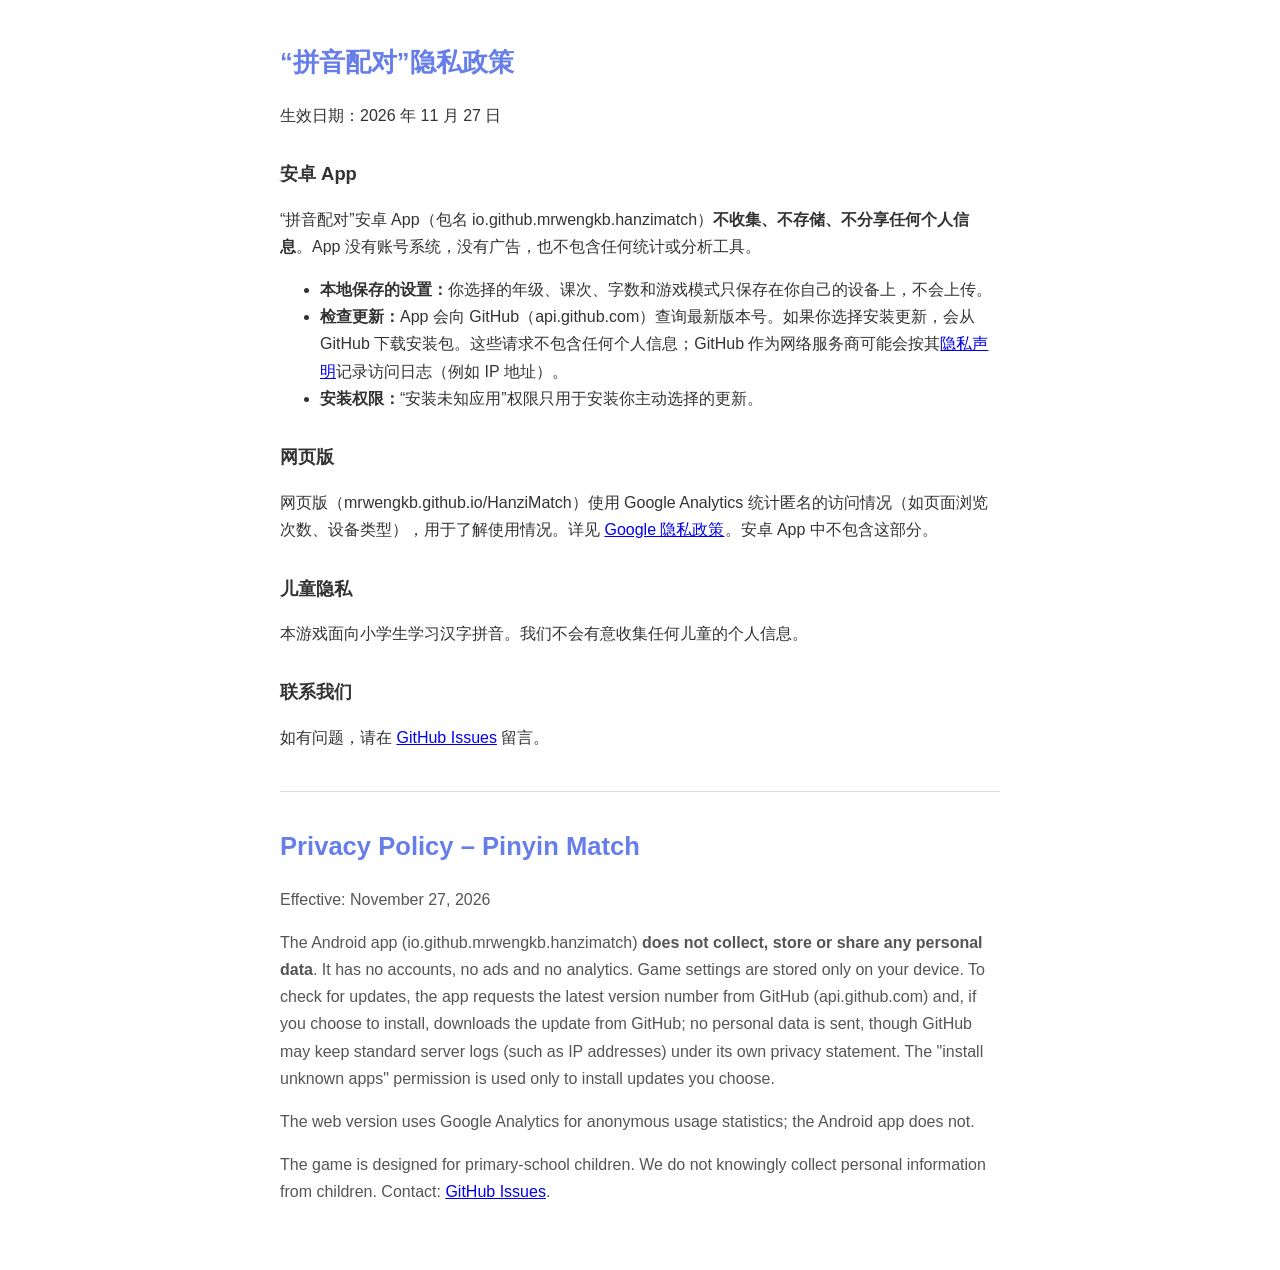
==== privacy.html @ 3fec5f4b "Android 1.0.1: no analytics in app; add privacy policy page Co-Authored-By: Claude Opus 5.5 <noreply" ====
<!DOCTYPE html>
<html lang="zh-CN">
<head>
<meta charset="UTF-8">
<meta name="viewport" content="width=device-width, initial-scale=1.0">
<title>隐私政策 · 拼音配对</title>
<link rel="icon" href="favicon.svg" type="image/svg+xml">
<style>
  body { font-family: -apple-system, 'Microsoft YaHei', 'PingFang SC', sans-serif; max-width: 720px; margin: 0 auto; padding: 24px 16px 48px; line-height: 1.7; color: #333; background: #fff; }
  h1 { color: #667eea; font-size: 1.6em; }
  h2 { font-size: 1.15em; margin-top: 1.6em; }
  .en { color: #555; border-top: 1px solid #ddd; margin-top: 2.5em; padding-top: 1em; }
  @media (prefers-color-scheme: dark) { body { background: #16161d; color: #ddd; } .en { color: #bbb; border-color: #444; } }
</style>
</head>
<body>
<h1>“拼音配对”隐私政策</h1>
<p>生效日期：2026 年 11 月 27 日</p>

<h2>安卓 App</h2>
<p>“拼音配对”安卓 App（包名 io.github.mrwengkb.hanzimatch）<strong>不收集、不存储、不分享任何个人信息</strong>。App 没有账号系统，没有广告，也不包含任何统计或分析工具。</p>
<ul>
  <li><strong>本地保存的设置：</strong>你选择的年级、课次、字数和游戏模式只保存在你自己的设备上，不会上传。</li>
  <li><strong>检查更新：</strong>App 会向 GitHub（api.github.com）查询最新版本号。如果你选择安装更新，会从 GitHub 下载安装包。这些请求不包含任何个人信息；GitHub 作为网络服务商可能会按其<a href="https://docs.github.com/site-policy/privacy-policies/github-general-privacy-statement">隐私声明</a>记录访问日志（例如 IP 地址）。</li>
  <li><strong>安装权限：</strong>“安装未知应用”权限只用于安装你主动选择的更新。</li>
</ul>

<h2>网页版</h2>
<p>网页版（mrwengkb.github.io/HanziMatch）使用 Google Analytics 统计匿名的访问情况（如页面浏览次数、设备类型），用于了解使用情况。详见 <a href="https://policies.google.com/privacy">Google 隐私政策</a>。安卓 App 中不包含这部分。</p>

<h2>儿童隐私</h2>
<p>本游戏面向小学生学习汉字拼音。我们不会有意收集任何儿童的个人信息。</p>

<h2>联系我们</h2>
<p>如有问题，请在 <a href="https://github.com/MrWengKB/HanziMatch/issues">GitHub Issues</a> 留言。</p>

<div class="en">
<h1>Privacy Policy – Pinyin Match</h1>
<p>Effective: November 27, 2026</p>
<p>The Android app (io.github.mrwengkb.hanzimatch) <strong>does not collect, store or share any personal data</strong>. It has no accounts, no ads and no analytics. Game settings are stored only on your device. To check for updates, the app requests the latest version number from GitHub (api.github.com) and, if you choose to install, downloads the update from GitHub; no personal data is sent, though GitHub may keep standard server logs (such as IP addresses) under its own privacy statement. The "install unknown apps" permission is used only to install updates you choose.</p>
<p>The web version uses Google Analytics for anonymous usage statistics; the Android app does not.</p>
<p>The game is designed for primary-school children. We do not knowingly collect personal information from children. Contact: <a href="https://github.com/MrWengKB/HanziMatch/issues">GitHub Issues</a>.</p>
</div>
</body>
</html>
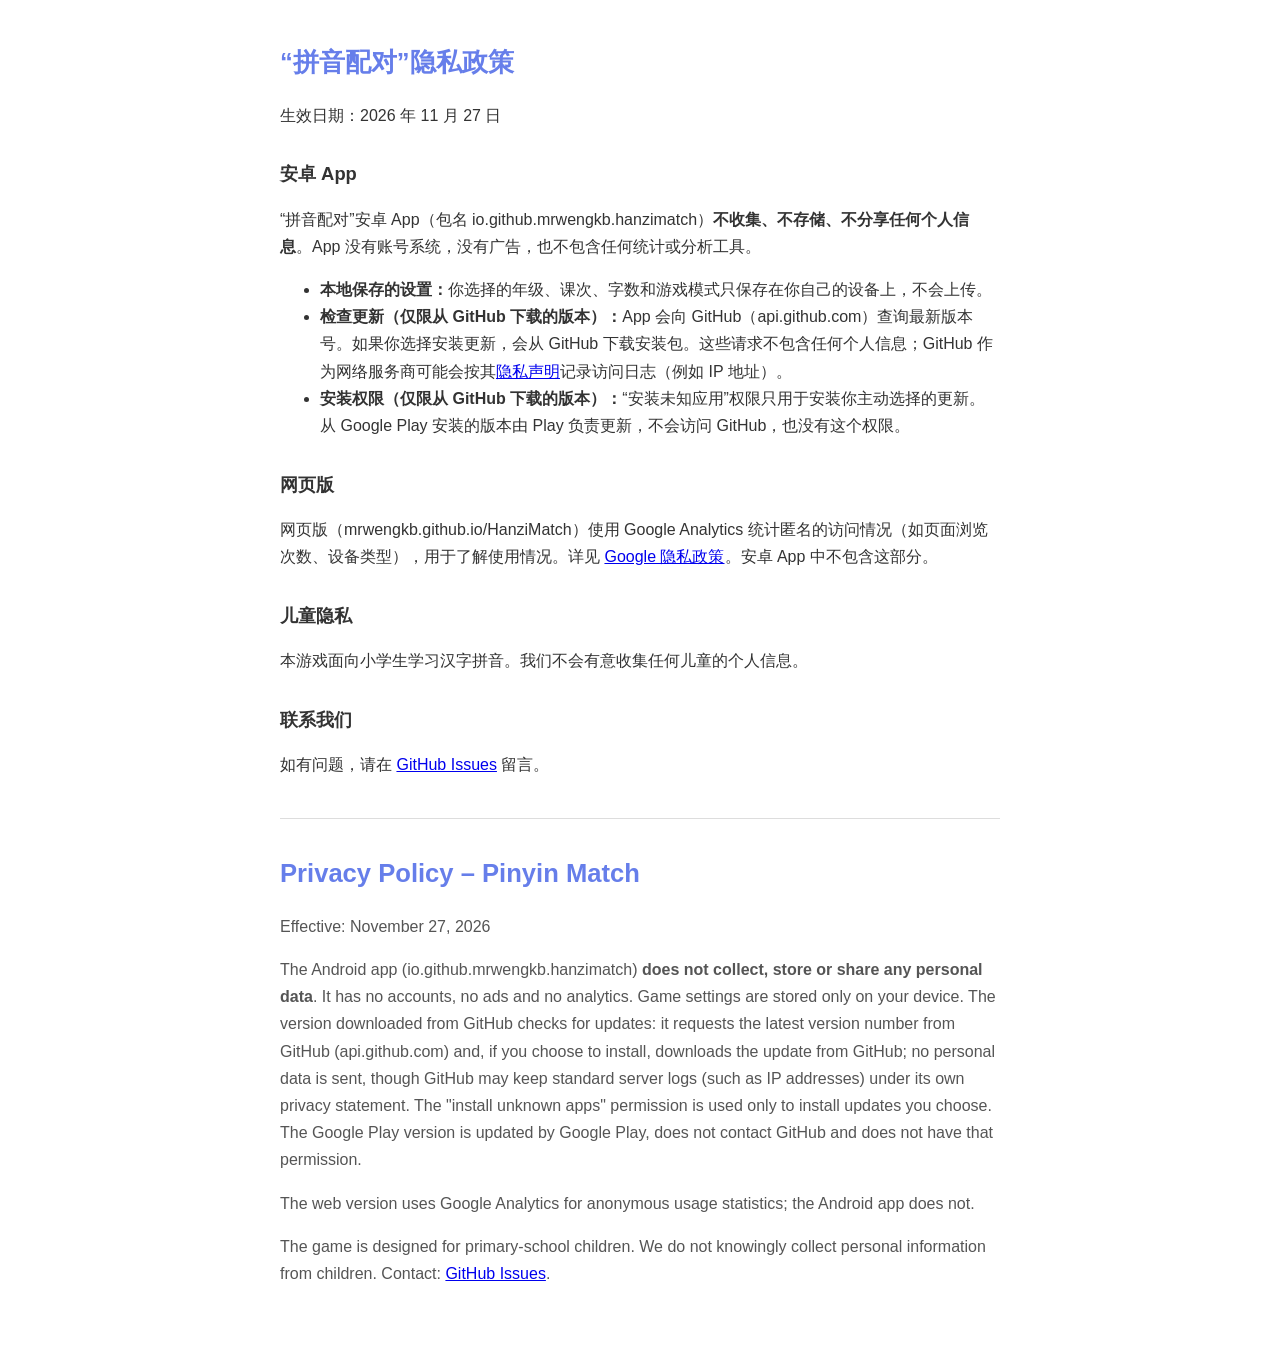
==== commit 9479cb2c: "Split Android build: GitHub APK with update check, Play AAB without self-update Co-Authored-By: Clau" ====
--- a/privacy.html
+++ b/privacy.html
@@ -21,8 +21,8 @@
 <p>“拼音配对”安卓 App（包名 io.github.mrwengkb.hanzimatch）<strong>不收集、不存储、不分享任何个人信息</strong>。App 没有账号系统，没有广告，也不包含任何统计或分析工具。</p>
 <ul>
   <li><strong>本地保存的设置：</strong>你选择的年级、课次、字数和游戏模式只保存在你自己的设备上，不会上传。</li>
-  <li><strong>检查更新：</strong>App 会向 GitHub（api.github.com）查询最新版本号。如果你选择安装更新，会从 GitHub 下载安装包。这些请求不包含任何个人信息；GitHub 作为网络服务商可能会按其<a href="https://docs.github.com/site-policy/privacy-policies/github-general-privacy-statement">隐私声明</a>记录访问日志（例如 IP 地址）。</li>
-  <li><strong>安装权限：</strong>“安装未知应用”权限只用于安装你主动选择的更新。</li>
+  <li><strong>检查更新（仅限从 GitHub 下载的版本）：</strong>App 会向 GitHub（api.github.com）查询最新版本号。如果你选择安装更新，会从 GitHub 下载安装包。这些请求不包含任何个人信息；GitHub 作为网络服务商可能会按其<a href="https://docs.github.com/site-policy/privacy-policies/github-general-privacy-statement">隐私声明</a>记录访问日志（例如 IP 地址）。</li>
+  <li><strong>安装权限（仅限从 GitHub 下载的版本）：</strong>“安装未知应用”权限只用于安装你主动选择的更新。从 Google Play 安装的版本由 Play 负责更新，不会访问 GitHub，也没有这个权限。</li>
 </ul>
 
 <h2>网页版</h2>
@@ -37,7 +37,7 @@
 <div class="en">
 <h1>Privacy Policy – Pinyin Match</h1>
 <p>Effective: November 27, 2026</p>
-<p>The Android app (io.github.mrwengkb.hanzimatch) <strong>does not collect, store or share any personal data</strong>. It has no accounts, no ads and no analytics. Game settings are stored only on your device. To check for updates, the app requests the latest version number from GitHub (api.github.com) and, if you choose to install, downloads the update from GitHub; no personal data is sent, though GitHub may keep standard server logs (such as IP addresses) under its own privacy statement. The "install unknown apps" permission is used only to install updates you choose.</p>
+<p>The Android app (io.github.mrwengkb.hanzimatch) <strong>does not collect, store or share any personal data</strong>. It has no accounts, no ads and no analytics. Game settings are stored only on your device. The version downloaded from GitHub checks for updates: it requests the latest version number from GitHub (api.github.com) and, if you choose to install, downloads the update from GitHub; no personal data is sent, though GitHub may keep standard server logs (such as IP addresses) under its own privacy statement. The "install unknown apps" permission is used only to install updates you choose. The Google Play version is updated by Google Play, does not contact GitHub and does not have that permission.</p>
 <p>The web version uses Google Analytics for anonymous usage statistics; the Android app does not.</p>
 <p>The game is designed for primary-school children. We do not knowingly collect personal information from children. Contact: <a href="https://github.com/MrWengKB/HanziMatch/issues">GitHub Issues</a>.</p>
 </div>
